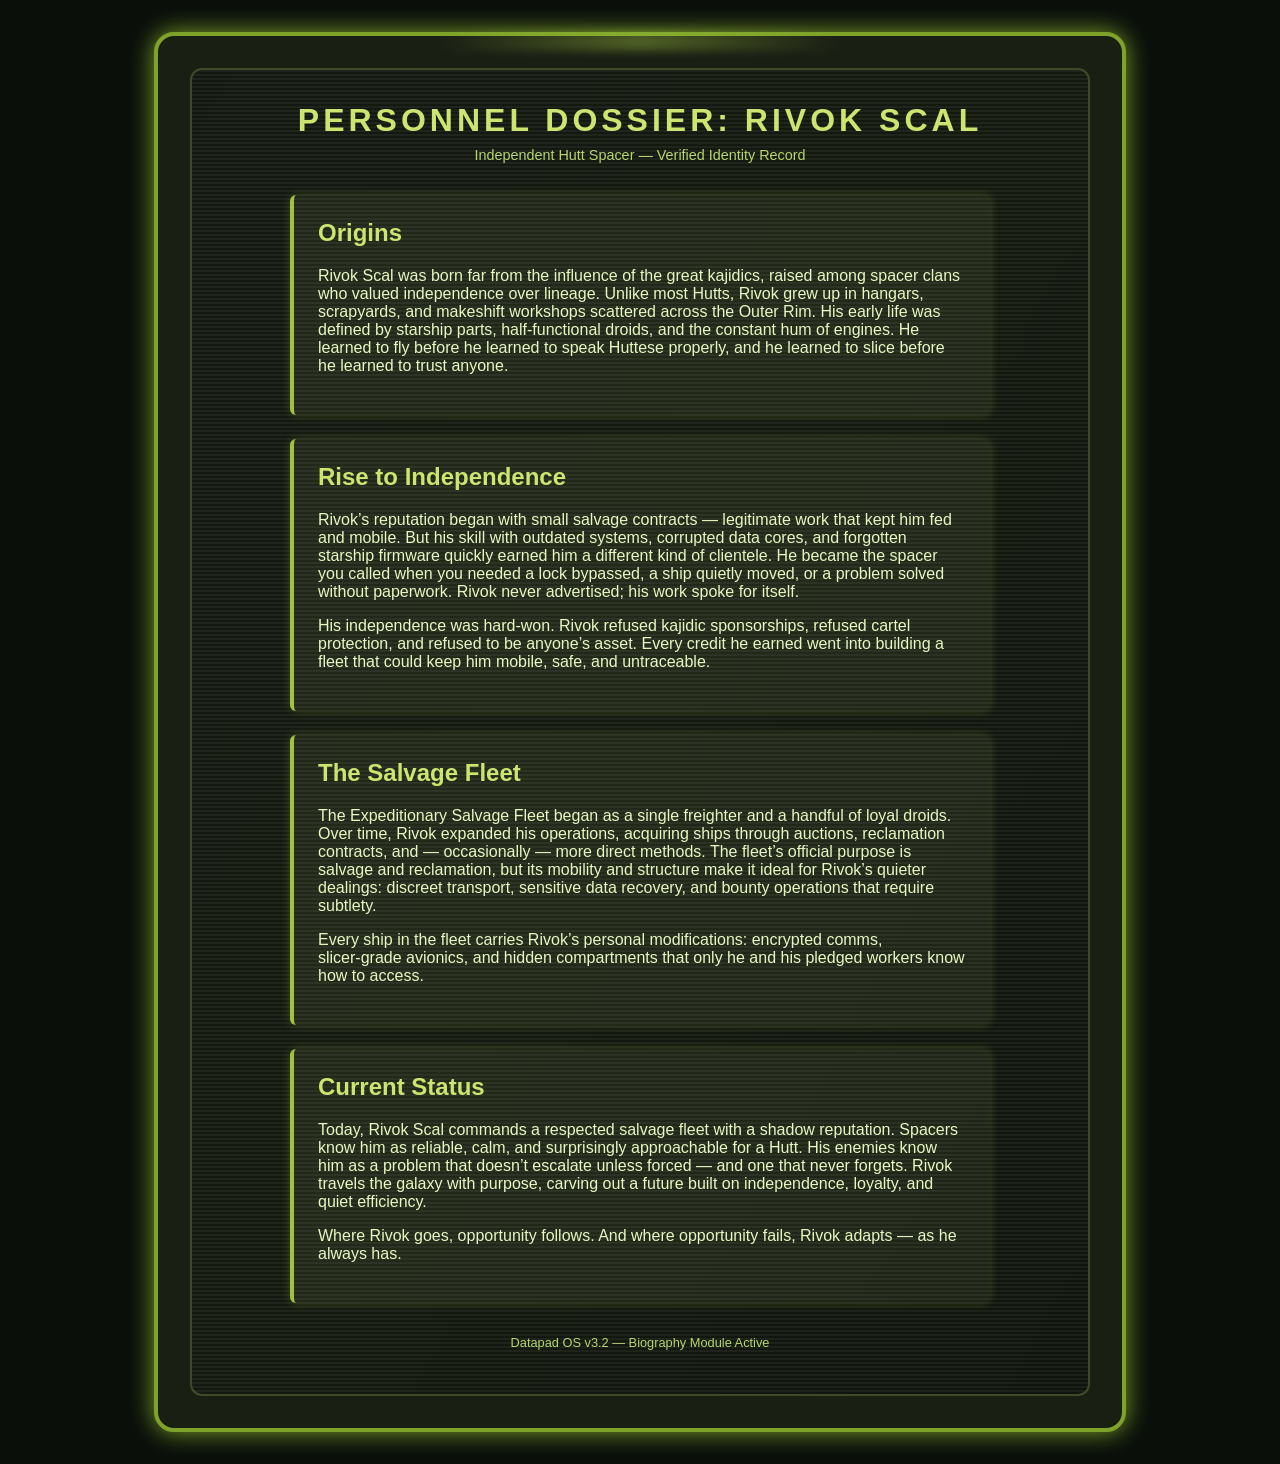
==== biography.html @ 8bb5b848 "Add files via upload" ====
<!DOCTYPE html>
<html lang="en">
<head>
    <meta charset="UTF-8">
    <title>Biography — Rivok Scal</title>
    <link rel="stylesheet" href="style.css">
</head>

<body>
<div class="datapad-frame">
<div class="screen">

<header>
    <h1>PERSONNEL DOSSIER: RIVOK SCAL</h1>
    <p class="subtitle">Independent Hutt Spacer — Verified Identity Record</p>
</header>

<section class="log-list">

<article class="log-entry">
<h2>Origins</h2>
<p>
Rivok Scal was born far from the influence of the great kajidics, raised among spacer clans who valued independence over lineage. Unlike most Hutts, Rivok grew up in hangars, scrapyards, and makeshift workshops scattered across the Outer Rim. His early life was defined by starship parts, half‑functional droids, and the constant hum of engines. He learned to fly before he learned to speak Huttese properly, and he learned to slice before he learned to trust anyone.
</p>
</article>

<article class="log-entry">
<h2>Rise to Independence</h2>
<p>
Rivok’s reputation began with small salvage contracts — legitimate work that kept him fed and mobile. But his skill with outdated systems, corrupted data cores, and forgotten starship firmware quickly earned him a different kind of clientele. He became the spacer you called when you needed a lock bypassed, a ship quietly moved, or a problem solved without paperwork. Rivok never advertised; his work spoke for itself.
</p>
<p>
His independence was hard‑won. Rivok refused kajidic sponsorships, refused cartel protection, and refused to be anyone’s asset. Every credit he earned went into building a fleet that could keep him mobile, safe, and untraceable.
</p>
</article>

<article class="log-entry">
<h2>The Salvage Fleet</h2>
<p>
The Expeditionary Salvage Fleet began as a single freighter and a handful of loyal droids. Over time, Rivok expanded his operations, acquiring ships through auctions, reclamation contracts, and — occasionally — more direct methods. The fleet’s official purpose is salvage and reclamation, but its mobility and structure make it ideal for Rivok’s quieter dealings: discreet transport, sensitive data recovery, and bounty operations that require subtlety.
</p>
<p>
Every ship in the fleet carries Rivok’s personal modifications: encrypted comms, slicer‑grade avionics, and hidden compartments that only he and his pledged workers know how to access.
</p>
</article>

<article class="log-entry">
<h2>Current Status</h2>
<p>
Today, Rivok Scal commands a respected salvage fleet with a shadow reputation. Spacers know him as reliable, calm, and surprisingly approachable for a Hutt. His enemies know him as a problem that doesn’t escalate unless forced — and one that never forgets. Rivok travels the galaxy with purpose, carving out a future built on independence, loyalty, and quiet efficiency.
</p>
<p>
Where Rivok goes, opportunity follows. And where opportunity fails, Rivok adapts — as he always has.
</p>
</article>

</section>

<footer>
    <p>Datapad OS v3.2 — Biography Module Active</p>
</footer>

</div>
</div>
</body>
</html>
---- style.css ----
/* Base */
body {
    margin: 0;
    padding: 0;
    background: #0a0f0a; /* dark swampy green */
    font-family: "Orbitron", Arial, sans-serif;
    color: #e6f7c2; /* pale yellow-green */
}

/* Datapad Frame */
.datapad-frame {
    width: 90%;
    max-width: 900px;
    margin: 2rem auto;
    padding: 2rem;
    background: #1a1f14; /* muddy green-brown */
    border: 4px solid #7fa32a; /* Hutt gold-green */
    border-radius: 20px;
    box-shadow: 0 0 25px #7fa32a;
    position: relative;
}

/* Slime drips on frame */
.datapad-frame::after {
    content: "";
    position: absolute;
    top: -5px;
    left: 20%;
    width: 60%;
    height: 20px;
    background: radial-gradient(circle, #9bbf3c 0%, transparent 70%);
    filter: blur(4px);
    opacity: 0.4;
}

/* Screen Area */
.screen {
    background: #0f140d; /* deep swamp green */
    border: 2px solid #3f4a2a;
    border-radius: 12px;
    padding: 2rem;
    position: relative;
    overflow: hidden;
}

/* Scanlines */
.screen::before {
    content: "";
    position: absolute;
    top: 0;
    left: 0;
    width: 100%;
    height: 100%;
    background: repeating-linear-gradient(
        to bottom,
        rgba(255,255,255,0.05),
        rgba(255,255,255,0.05) 2px,
        transparent 2px,
        transparent 4px
    );
    pointer-events: none;
}

/* Slimy sheen overlay */
.screen::after {
    content: "";
    position: absolute;
    top: 0;
    left: 0;
    width: 100%;
    height: 100%;
    background: linear-gradient(
        120deg,
        rgba(255,255,200,0.05),
        rgba(255,255,150,0.08),
        rgba(0,0,0,0)
    );
    opacity: 0.3;
    pointer-events: none;
}

/* Header */
header {
    text-align: center;
    margin-bottom: 2rem;
}

h1 {
    margin: 0;
    font-size: 2rem;
    letter-spacing: 4px;
    color: #c9e46b; /* Hutt gold */
}

.subtitle {
    margin-top: 0.5rem;
    color: #b5d46a;
    font-size: 0.9rem;
}

/* Hero Section */
.hero {
    display: flex;
    gap: 2rem;
    align-items: center;
    margin-bottom: 2rem;
}

.hero img {
    width: 180px;
    border-radius: 10px;
    border: 2px solid #8fa83c;
    box-shadow: 0 0 10px #8fa83c;
}

/* Bio */
.bio {
    max-width: 450px;
    color: #e6f7c2;
}

/* Navigation */
.main-nav {
    display: flex;
    justify-content: center;
    gap: 2rem;
    margin: 2rem 0;
}

.main-nav a {
    color: #d4f28a;
    text-decoration: none;
    font-size: 1rem;
    padding: 0.5rem 1rem;
    border: 1px solid #8fa83c;
    border-radius: 6px;
    background: rgba(80, 100, 40, 0.2);
    transition: 0.2s;
}

.main-nav a:hover {
    background: #b5d46a;
    color: #1a1f14;
}

/* Log Entries */
.log-list {
    margin: 2rem auto;
    max-width: 700px;
}

.log-entry {
    background: #1d2416; /* murky green */
    padding: 1.5rem;
    margin-bottom: 1.5rem;
    border-left: 4px solid #9bbf3c; /* slime green */
    border-radius: 6px;
    box-shadow: 0 0 10px #7fa32a55;
}

.log-entry h2 {
    margin-top: 0;
    color: #c9e46b;
}

/* Footer */
footer {
    text-align: center;
    margin-top: 2rem;
    color: #b5d46a;
    font-size: 0.8rem;
}
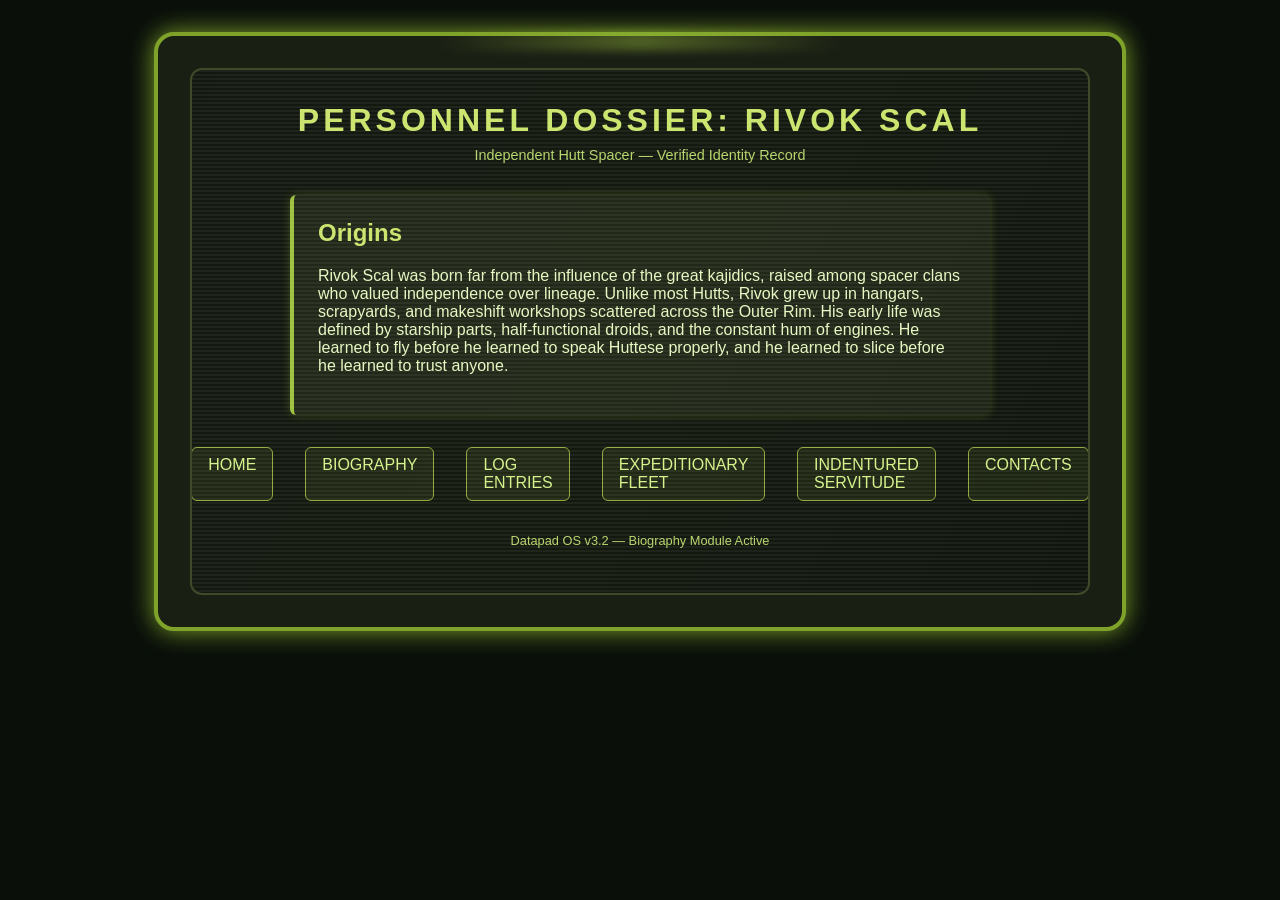
==== commit 78697f06: "updating stuff" ====
--- a/biography.html
+++ b/biography.html
@@ -24,37 +24,17 @@
 </p>
 </article>
 
-<article class="log-entry">
-<h2>Rise to Independence</h2>
-<p>
-Rivok’s reputation began with small salvage contracts — legitimate work that kept him fed and mobile. But his skill with outdated systems, corrupted data cores, and forgotten starship firmware quickly earned him a different kind of clientele. He became the spacer you called when you needed a lock bypassed, a ship quietly moved, or a problem solved without paperwork. Rivok never advertised; his work spoke for itself.
-</p>
-<p>
-His independence was hard‑won. Rivok refused kajidic sponsorships, refused cartel protection, and refused to be anyone’s asset. Every credit he earned went into building a fleet that could keep him mobile, safe, and untraceable.
-</p>
-</article>
-
-<article class="log-entry">
-<h2>The Salvage Fleet</h2>
-<p>
-The Expeditionary Salvage Fleet began as a single freighter and a handful of loyal droids. Over time, Rivok expanded his operations, acquiring ships through auctions, reclamation contracts, and — occasionally — more direct methods. The fleet’s official purpose is salvage and reclamation, but its mobility and structure make it ideal for Rivok’s quieter dealings: discreet transport, sensitive data recovery, and bounty operations that require subtlety.
-</p>
-<p>
-Every ship in the fleet carries Rivok’s personal modifications: encrypted comms, slicer‑grade avionics, and hidden compartments that only he and his pledged workers know how to access.
-</p>
-</article>
-
-<article class="log-entry">
-<h2>Current Status</h2>
-<p>
-Today, Rivok Scal commands a respected salvage fleet with a shadow reputation. Spacers know him as reliable, calm, and surprisingly approachable for a Hutt. His enemies know him as a problem that doesn’t escalate unless forced — and one that never forgets. Rivok travels the galaxy with purpose, carving out a future built on independence, loyalty, and quiet efficiency.
-</p>
-<p>
-Where Rivok goes, opportunity follows. And where opportunity fails, Rivok adapts — as he always has.
-</p>
-</article>
 
 </section>
+<nav class="main-nav">
+            <a href="index.html">HOME</a>
+            <a href="biography.html">BIOGRAPHY</a>
+            <a href="logs.html">LOG ENTRIES</a>
+            <a href="ships.html">EXPEDITIONARY FLEET</a>
+            <a href="indentured.html">INDENTURED SERVITUDE</a>
+            <a href="contacts.html">CONTACTS</a>
+            
+        </nav>
 
 <footer>
     <p>Datapad OS v3.2 — Biography Module Active</p>
